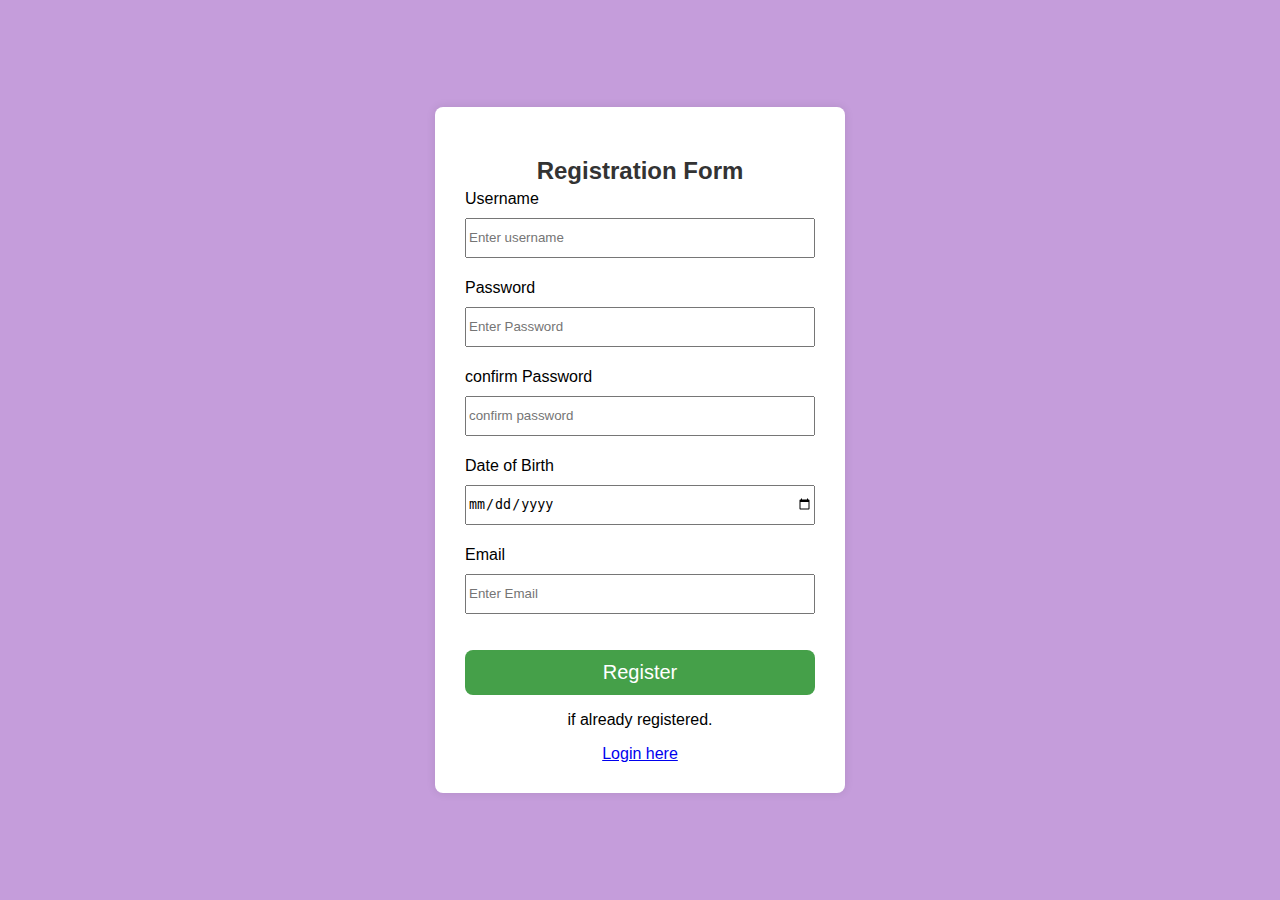
==== index.html @ f038202b "random quote generator" ====
<!DOCTYPE html>
<html lang="en">
  <head>
    <meta charset="UTF-8" />
    <meta name="viewport" content="width=device-width, initial-scale=1.0" />
    <title>Document</title>
  </head>
  <body>
    <!DOCTYPE html>
    <html lang="en">
      <head>
        <meta charset="UTF-8" />
        <meta name="viewport" content="width=device-width, initial-scale=1.0" />
        <title>REGISTER</title>

        <style>
          body {
            background-color: rgb(197, 157, 219);
            justify-content: center;
            display: flex;
            align-items: center;
            font-family: Arial, sans-serif;
            height: 100vh;
            margin: 0;
            padding: 0;
          }
          form {
            background-color: #fff;
            border: 1px;
            border-radius: 8px;
            padding: 30px;
            max-width: 100%;
            width: 350px;
            box-shadow: 0 0 10px rgba(0, 0, 0, 0.1);
          }

          input[type="text"],
          input[type="password"],
          input[type="date"],
          input[type="email"] {
            width: 100%;
            height: 40px;
            box-sizing: border-box;
          }

          input[type="submit"] {
            background-color: #45a049;
            width: 100%;
            height: 45px;
            border-radius: 8px;
            border: none;
            color: white;
            font-size: 20px;
            cursor: pointer;
          }

          input[type="submit"]:hover {
            background-color: green;
          }
          label {
            display: block;
            text-align: left;
            margin-bottom: 10px;
            margin-top: -15px;
          }

          h2 {
            text-align: center;
            color: #333;
            margin-bottom: 20px;
          }
        </style>
      </head>
      <body>
        <center>
          <form id="register">
            <h2>Registration Form</h2>
            <label for="Username">Username</label>
            <input
              type="text"
              placeholder="Enter username"
              required
              id="username"
            /><br /><br /><br />
            <label for="Password">Password</label>
            <input
              type="password"
              placeholder="Enter Password"
              required
              id="password"
            /><br /><br /><br />
            <label for="confirm Password">confirm Password</label>
            <input
              type="password"
              placeholder="confirm password"
              required
              id="confirmPassword"
            /><br /><br /><br />
            <label for="date of birth">Date of Birth</label>
            <input
              type="date"
              placeholder="Enter DOB"
              required
              id="dob"
            /><br /><br /><br />
            <label for="Email">Email</label>
            <input
              type="email"
              placeholder="Enter Email"
              required
              id="email"
            /><br /><br /><br />
            <input type="submit" value="Register" id="submit" />

            <p>if already registered.</p>
            <a href="./login.html" class="login-link">Login here</a>
          </form>
        </center>

        <script>
          debugger;
          var a = document.getElementById("register");
          a.addEventListener("submit", function (event) {
            event.preventDefault();

            var Username = document.getElementById("username").value;
            var password = document.getElementById("password").value;
            var confirmPassword =
              document.getElementById("confirmPassword").value;
            var dob = document.getElementById("dob").value;
            var email = document.getElementById("email").value;

            if (password !== confirmPassword) {
              alert("password do not match");
            }

            var userData = {
              Username: Username,
              password: password,
              dob: dob,
              email: email,
            };

            localStorage.setItem(Username, JSON.stringify(userData));

            window.location.href = "./login.html";
          });
        </script>
      </body>
    </html>
  </body>
</html>
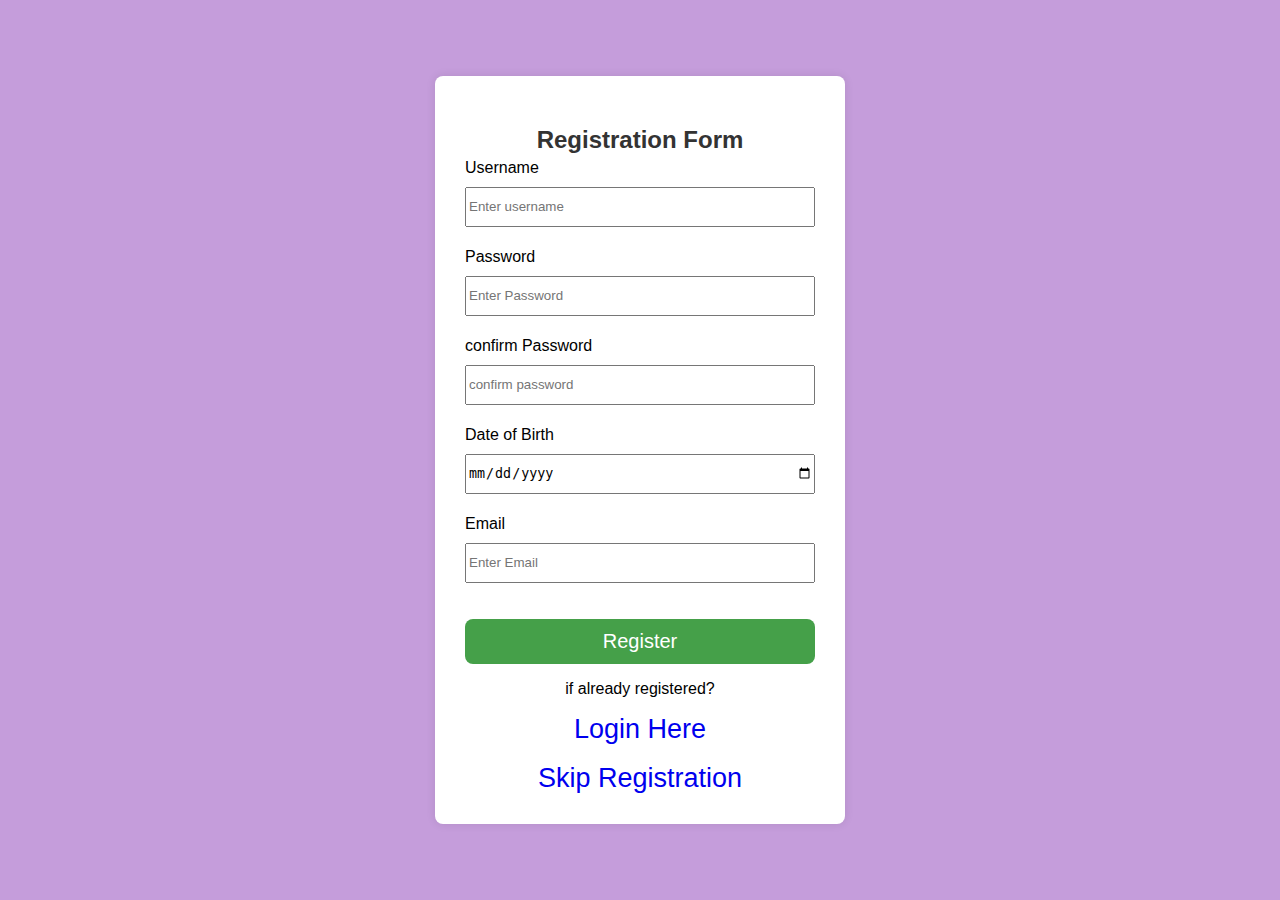
==== commit 683cdd34: "added skip button" ====
--- a/index.html
+++ b/index.html
@@ -112,8 +112,9 @@
             /><br /><br /><br />
             <input type="submit" value="Register" id="submit" />
 
-            <p>if already registered.</p>
-            <a href="./login.html" class="login-link">Login here</a>
+            <p>if already registered?</p>
+            <a href="./login.html" class="login-link" style="font-size: 27px; text-decoration: none;">Login Here</a><br><br>
+            <a href="./quotes.html" class="login-link" style="font-size: 27px; text-decoration: none;">Skip Registration</a>
           </form>
         </center>
 
